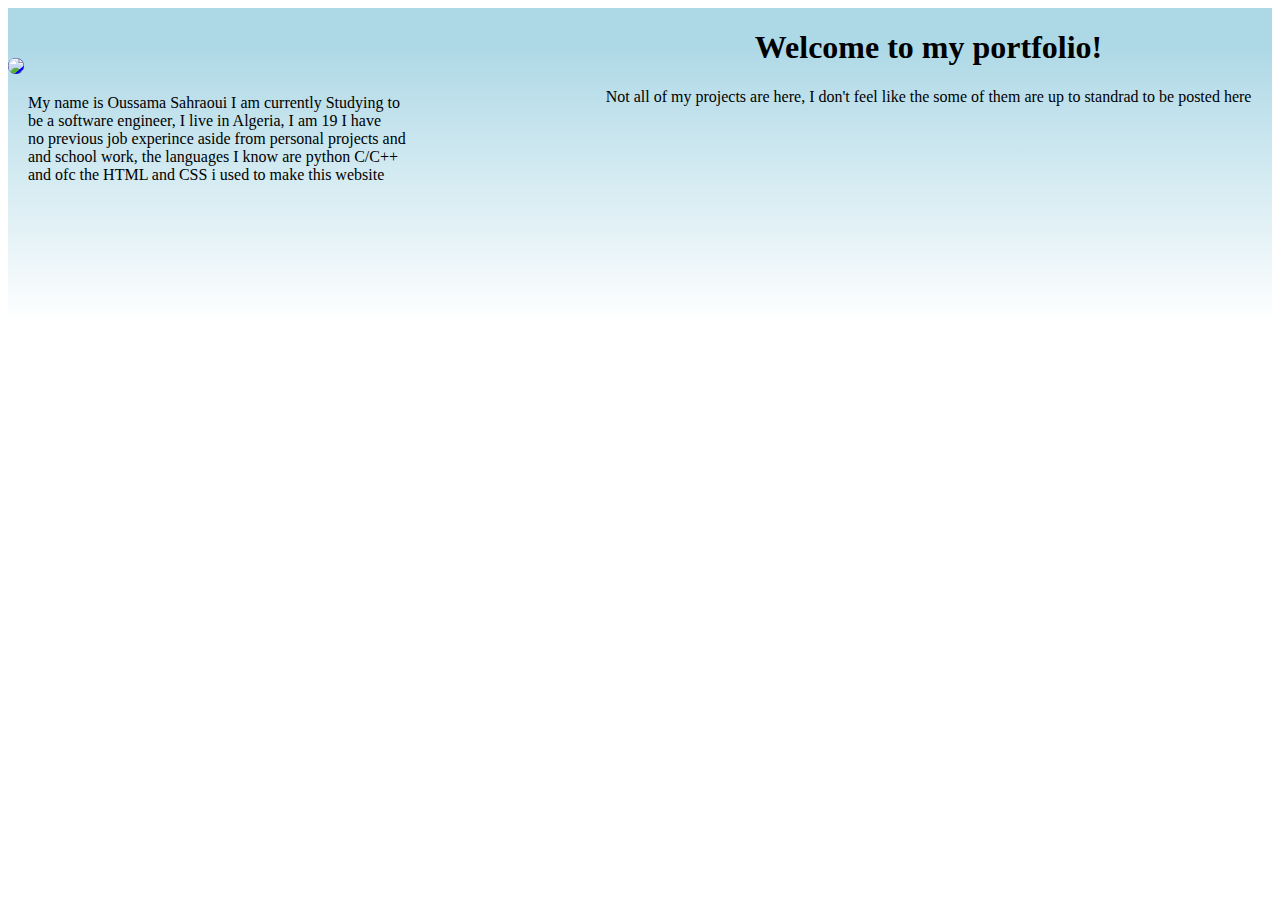
==== portfolio.html @ fab57353 "Add files via upload" ====
<!DOCTYPE html>
<html>
  <head>
    <link rel="stylesheet" href="portfolio-css.css">
    <meta charset="UTF-8">
    <title>my portfolio</title>
  </head>

<body>
    <div class="container">
    <div class="description-card">
	<img class="pfp"src="https://previews.dropbox.com/p/thumb/[base64]/p.jpeg"
    >
  <p class="description">My name is Oussama Sahraoui I am currently Studying to <br/>
  be a software engineer, I live in Algeria, I am 19 I have <br/>
  no previous job experince aside from personal projects and<br/>
   and school work, the languages I know are python C/C++   <br/>
   and ofc the HTML and CSS i used to make this website</p>
   </div>
    <div class="center">
  <h1> Welcome to my portfolio!</h1>
   <p>Not all of my projects are here, I don't feel like the some of them are up to standrad to be posted here</p>
    </div>
	</div>
	</body>

</html>
---- portfolio-css.css ----
html {
    height: 100%;
 background-color:white
}
.center{
padding-left:200px;
text-align:center;

}
.container {
  display: flex;
  height: 350px;
 background: linear-gradient(0deg, #FFFFFF 10%, #ADD8E6 90%);
}
.description{
padding-left:20px;	
}
.pfp{
background-color:blue;
border-radius:50%;	
}
.description-card
  {
position:relative;
top: 50px

  }
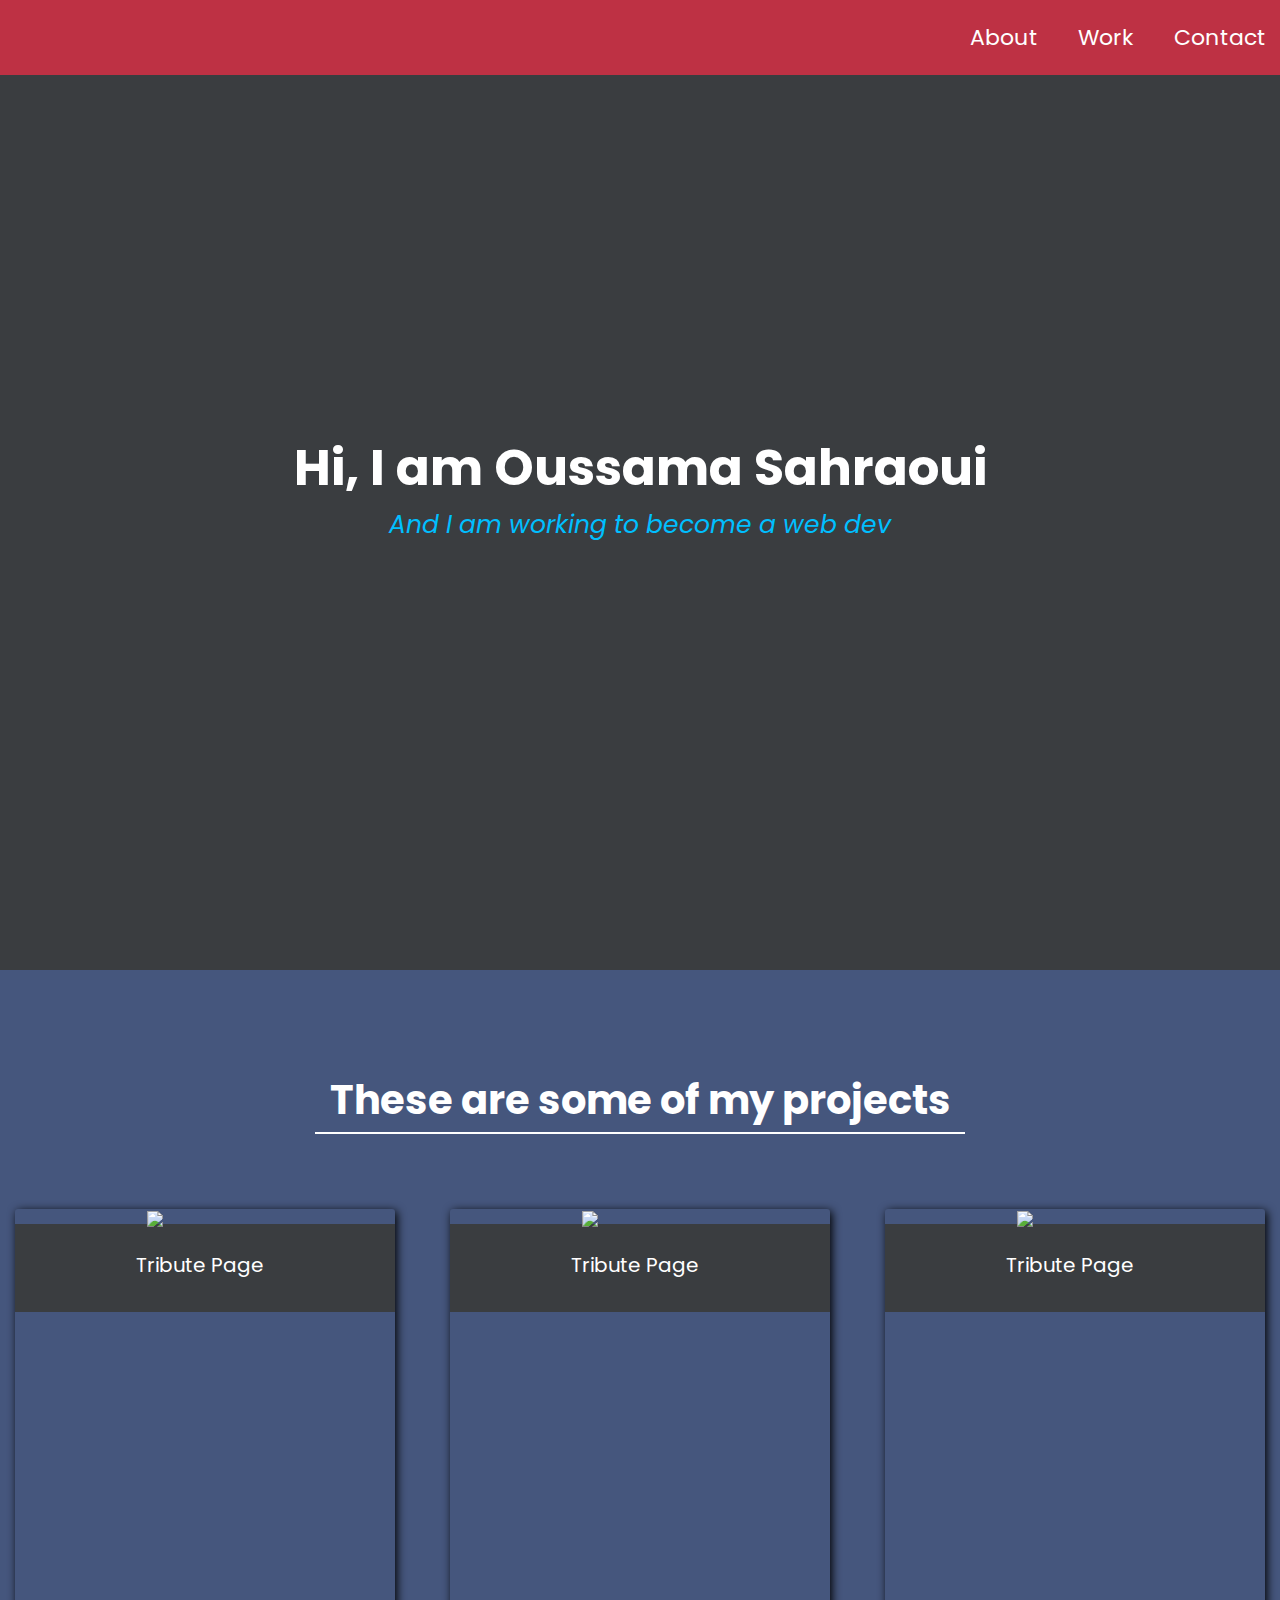
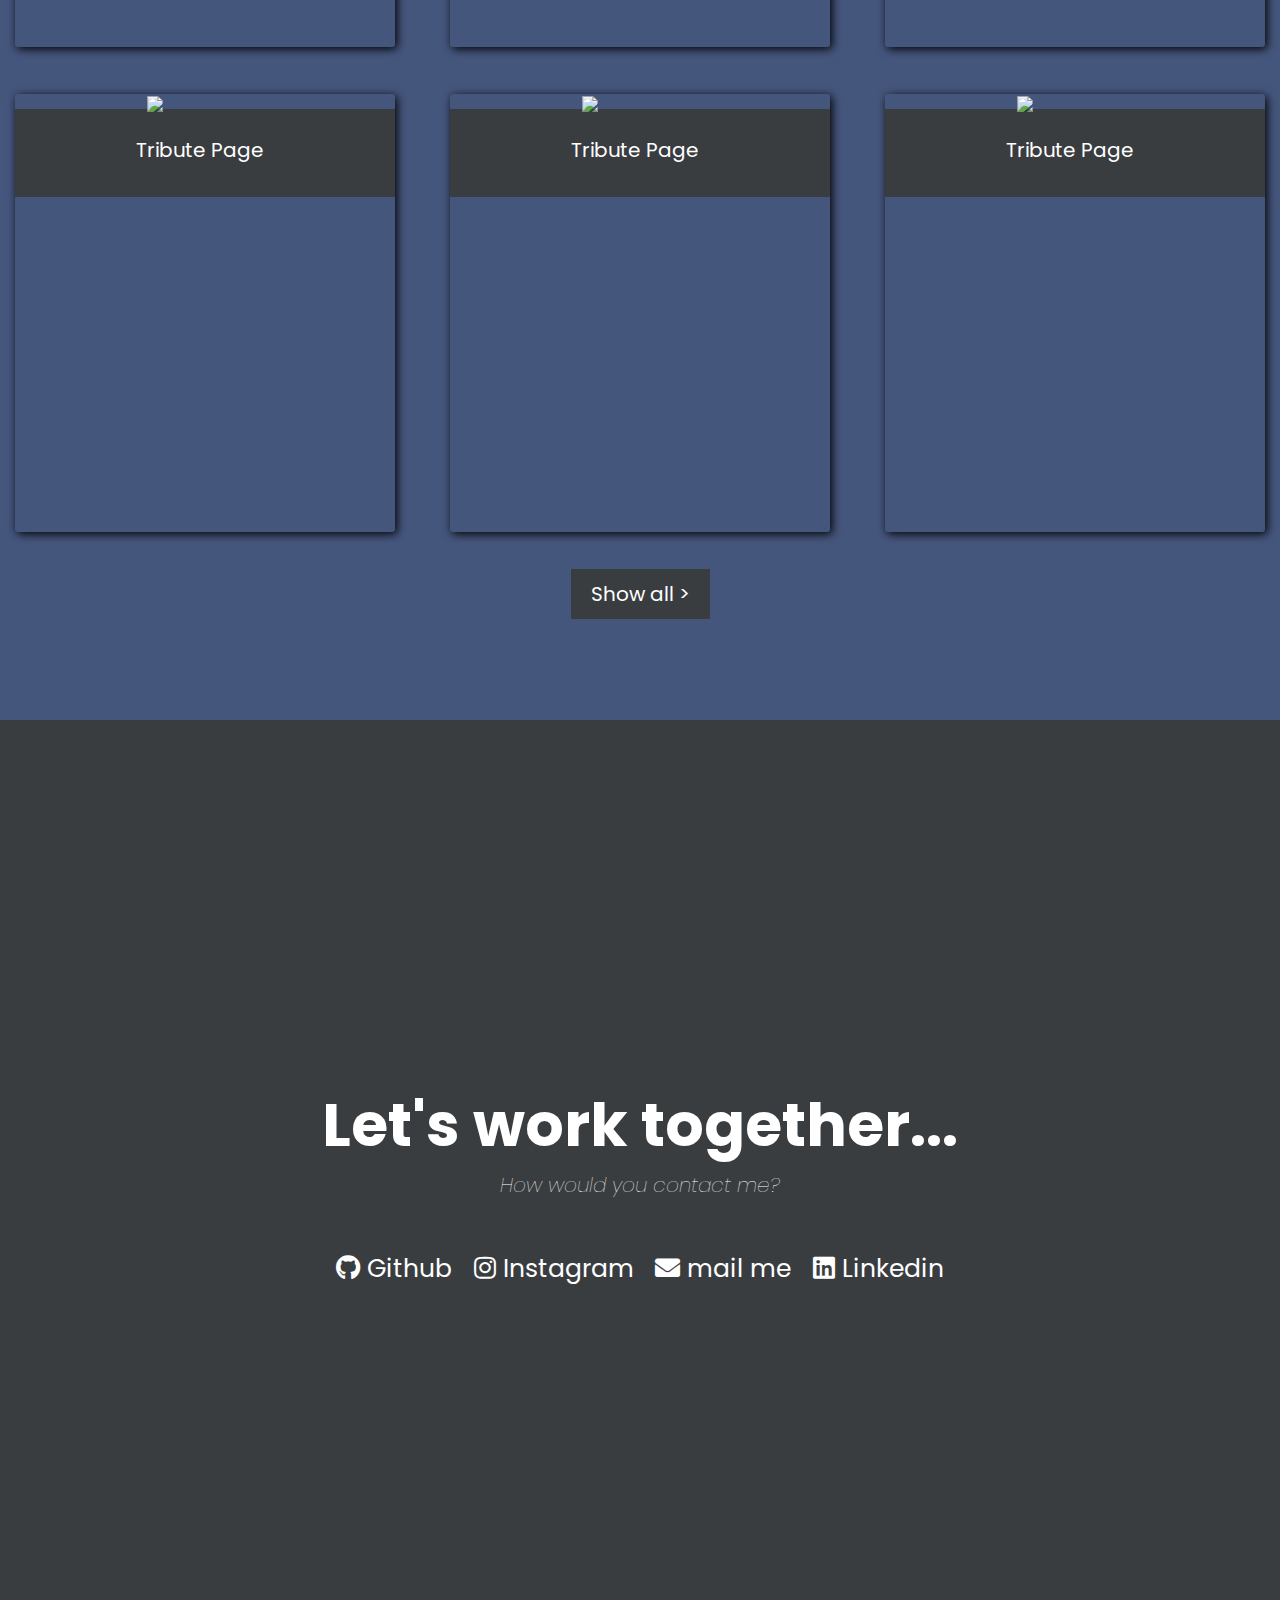
==== commit 373b6bfd: "updated the whole thing" ====
--- a/portfolio.html
+++ b/portfolio.html
@@ -1,27 +1,102 @@
 <!DOCTYPE html>
-<html>
-  <head>
+<html lang="en-us">
+
+<head>
+
+    <meta charset="UTF-8">
+    <meta name="viewport" content="width=device-width, initial-scale=1">
     <link rel="stylesheet" href="portfolio-css.css">
-    <meta charset="UTF-8">
-    <title>my portfolio</title>
-  </head>
+    <link
+      rel="stylesheet"
+      href="https://use.fontawesome.com/releases/v5.8.2/css/all.css"
+      integrity="sha384-oS3vJWv+0UjzBfQzYUhtDYW+Pj2yciDJxpsK1OYPAYjqT085Qq/1cq5FLXAZQ7Ay"
+      crossorigin="anonymous"
+    />
+    <link
+      href="https://fonts.googleapis.com/css?family=Poppins:200i,300,400&display=swap"
+      rel="stylesheet"
+    />
+    <link
+      href="https://fonts.googleapis.com/css?family=Raleway:700&display=swap"
+      rel="stylesheet"
+    />
+    <link rel="stylesheet" href="https://cdnjs.cloudflare.com/ajax/libs/font-awesome/5.15.3/css/all.min.css">
+    <title>My portfolio</title>
 
+</head>
 <body>
-    <div class="container">
-    <div class="description-card">
-	<img class="pfp"src="https://previews.dropbox.com/p/thumb/[base64]/p.jpeg"
-    >
-  <p class="description">My name is Oussama Sahraoui I am currently Studying to <br/>
-  be a software engineer, I live in Algeria, I am 19 I have <br/>
-  no previous job experince aside from personal projects and<br/>
-   and school work, the languages I know are python C/C++   <br/>
-   and ofc the HTML and CSS i used to make this website</p>
-   </div>
-    <div class="center">
-  <h1> Welcome to my portfolio!</h1>
-   <p>Not all of my projects are here, I don't feel like the some of them are up to standrad to be posted here</p>
+  <navbar id="navbar">
+    <div>
+<a href="#welcome-section">About</a>
+<a href="#projects">Work</a>
+<a href="#contact">Contact</a>
     </div>
-	</div>
-	</body>
+</navbar>
 
+<section id="welcome-section">
+  <h1>Hi, I am Oussama Sahraoui</h1>
+  <p>And I am working to become a web dev</p>
+</section>
+
+
+
+
+<section id="projects">
+
+<h1>These are some of my projects</h1>
+<hr></hr>
+<div class="project-tiles">
+<div class="project-tile">
+
+  <img src="https://cdn.freecodecamp.org/testable-projects-fcc/images/tribute.jpg">
+  <div class="click">
+  <a href="https://codepen.io/freeCodeCamp/full/zNqgVx" target="_blank"><span>< </span> Tribute Page <span>/></span></a>
+</div>
+</div>
+<div class="project-tile">
+  <img src="https://cdn.freecodecamp.org/testable-projects-fcc/images/tribute.jpg">
+  <div class="click">
+  <a href="https://codepen.io/freeCodeCamp/full/zNqgVx" target="_blank"><span>< </span> Tribute Page <span>/></span></a></div>
+</div>
+<div class="project-tile">
+ 
+  <img src="https://cdn.freecodecamp.org/testable-projects-fcc/images/tribute.jpg">
+   <div class="click">
+  <a href="https://codepen.io/freeCodeCamp/full/zNqgVx" target="_blank"><span>< </span> Tribute Page <span>/></span></a></div>
+</div>
+<div class="project-tile">
+  <img src="https://cdn.freecodecamp.org/testable-projects-fcc/images/tribute.jpg">
+  <div class="click">
+  <a href="https://codepen.io/freeCodeCamp/full/zNqgVx" target="_blank"><span>< </span> Tribute Page <span>/></span></a></div>
+</div>
+<div class="project-tile">
+  <img src="https://cdn.freecodecamp.org/testable-projects-fcc/images/tribute.jpg">
+  <div class="click">
+  <a href="https://codepen.io/freeCodeCamp/full/zNqgVx" target="_blank"><span>< </span> Tribute Page <span>/></span></a></div>
+</div>
+<div class="project-tile">
+  <img src="https://cdn.freecodecamp.org/testable-projects-fcc/images/tribute.jpg">
+  <div class="click">
+  <a href="https://codepen.io/freeCodeCamp/full/zNqgVx" target="_blank"><span>< </span> Tribute Page <span>/></span></a></div>
+</div>
+</div>
+<a href="https://github.com/darth-liutas" target="_blank"><button>Show all ></button></a>
+
+</section>
+
+<section id="contact">
+  <h1>Let's work together...</h1>
+  <p>How would you contact me?</p>
+  <div id="contacts">
+  <a id="profile-link" href="https://github.com/darth-liutas" target="_blank"><i class="fab fa-github"></i> Github</a>
+   <a id="profile-link" href="https://www.instagram.com/angrywolfjr/" target="_blank"><i class="fab fa-instagram"></i> Instagram</a>
+    <a id="profile-link" href="mailto:average.grind.enjoyer@gmail.com" target="_blank"><i class="fas fa-envelope"></i> mail me</a>
+    <a id="profile-link" href="https://www.linkedin.com/in/oussama-sahraoui-8684a4270/" target="_blank"><i class="fab fa-linkedin"></i> Linkedin</a>
+    </div>
+</section>
+
+
+
+
+</body>
 </html>--- a/portfolio-css.css
+++ b/portfolio-css.css
@@ -1,27 +1,194 @@
-html {
-    height: 100%;
- background-color:white
+*{
+   margin:0;
+  padding:0;
+  font-family:Poppins,sans-serif;
 }
-.center{
-padding-left:200px;
-text-align:center;
+body{
+  background-color:#000;
+}
+html{
+  scroll-behavior:smooth;
+}
 
+
+@media{ 
 }
-.container {
-  display: flex;
-  height: 350px;
- background: linear-gradient(0deg, #FFFFFF 10%, #ADD8E6 90%);
+#navbar{
+  background-color:#BE3144;
+  width:100%;
+  height:75px;
+  position:fixed;
+  top:0;
+  z-index:10;
 }
-.description{
-padding-left:20px;	
+#navbar div{
+ 
+  align-items:center;
+  vertical-align:center;
+  width:300px;
+  height:75px;
+  justify-content:space-between;
+  float:right;
+  margin-right:30px;
+  display:flex;
+   
 }
-.pfp{
-background-color:blue;
-border-radius:50%;	
+#navbar a{
+  padding:20px;
+  vertical-align:center;
+   color:white;
+   text-decoration:none;
+   font-size:22px;  
 }
-.description-card
-  {
-position:relative;
-top: 50px
+#navbar a:hover{
+  background-color:royalblue;
+}
+#welcome-section{
+  background-color:#3a3d40; 
+  margin:auto;
+  margin-top:70px;
+  width:100%;
+  height:100vh;
+  text-align:center;
+   color:white;
+}
+#welcome-section p,h1{
+  position:relative;
+  top:40%;
+}
+#welcome-section h1{
+  font-size:50px;
+}
+#welcome-section p{
+  font-size:25px;
+  color:deepskyblue;
+  font-style:italic;
+}
 
-  }+
+#projects{
+  overflow:auto;
+  margin:auto;
+  background-color:#45567d; 
+  width:100%;
+  height:150vh;
+  text-align:center;
+  color:white;
+}
+#projects h1{
+  
+  font-size:40px;
+  top:0px;
+  margin-top:100px;
+}
+#projects hr{
+  width:650px;
+  margin:0 auto;
+  height: 2px;
+  border-color:white;
+  border-width: 0;
+  border-bottom-width: 2px;
+  border-style: solid;
+  margin-bottom: 20px;
+  top:0px;
+}
+
+.project-tiles{
+
+  display:grid;
+  grid-template-columns: 380px 380px 380px;
+  gap:25px;
+  width:1250px;
+  height:105vh;
+  margin:0 auto;
+  margin-top:75px;
+  justify-content:space-between;
+}
+.project-tile{
+  margin:0;
+  padding:0;
+  box-shadow:2px 2px 10px black;
+  border-radius:3px;
+  width:380px;
+  height:438px;
+    overflow:hidden;
+}
+.project-tile img{
+  position:relative;
+  height:83%;
+  object-fit:cover;
+  left:-50px;
+}
+
+#projects button{
+  margin-top:15px;
+  border:none;
+  padding:10px 20px;
+  background:#3a3d40;
+  color:white;
+  font-size:20px;
+}
+
+
+#contact{
+  text-align:center;
+  background-color:#3a3d40;
+  width:100%;
+  height:100vh;
+  margin:auto;
+  color:white;
+}
+#contact a{
+  font-size:25px;
+  color:white;
+  text-decoration:none;
+  transition: margin-top 0.5s;
+}
+#contact a:hover{
+  margin-top:15px;
+}
+#contact div{
+  width:650px;
+  display:flex;
+  justify-content:space-evenly;
+  margin:auto;
+  margin-top:50px;
+  position:relative;
+  top:40%;
+}
+ #contact p,h1{
+  position:relative;
+  top:40%;
+}
+#contact h1{
+font-size:60px;
+}
+#contact p{
+font-size:20px;
+font-weight:lighter;
+font-style:italic;
+}
+
+
+.click{
+ background-color:#3a3d40;
+ margin-top:-10px;
+ height:20%;
+ width:100%;
+ text-align:center;
+}
+.click a{
+  position:relative;
+  top:30%;
+  background-color:#3a3d40;
+  color:white;
+  text-decoration:none;
+  font-size:20px;
+}
+.click a span{
+  color:transparent;
+  transition:color 1s;
+}
+.click:hover span{
+  color:red;
+}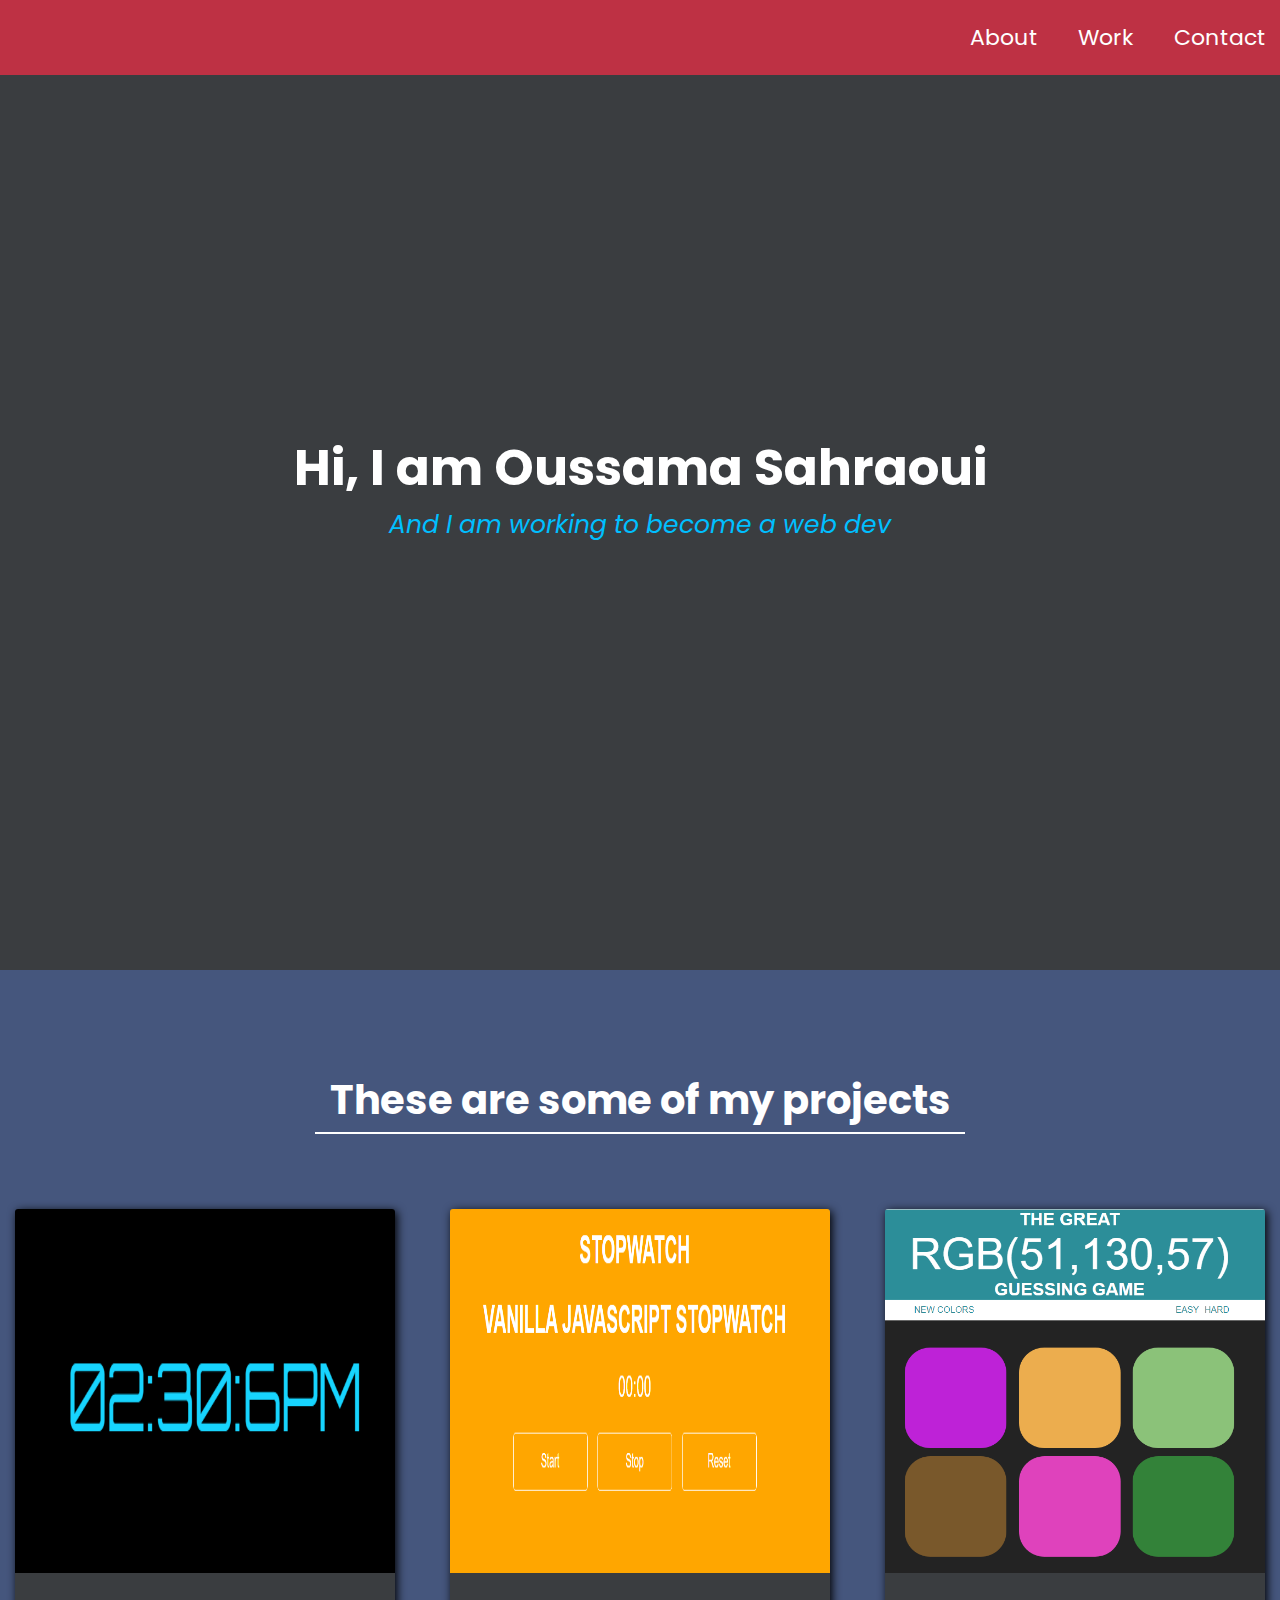
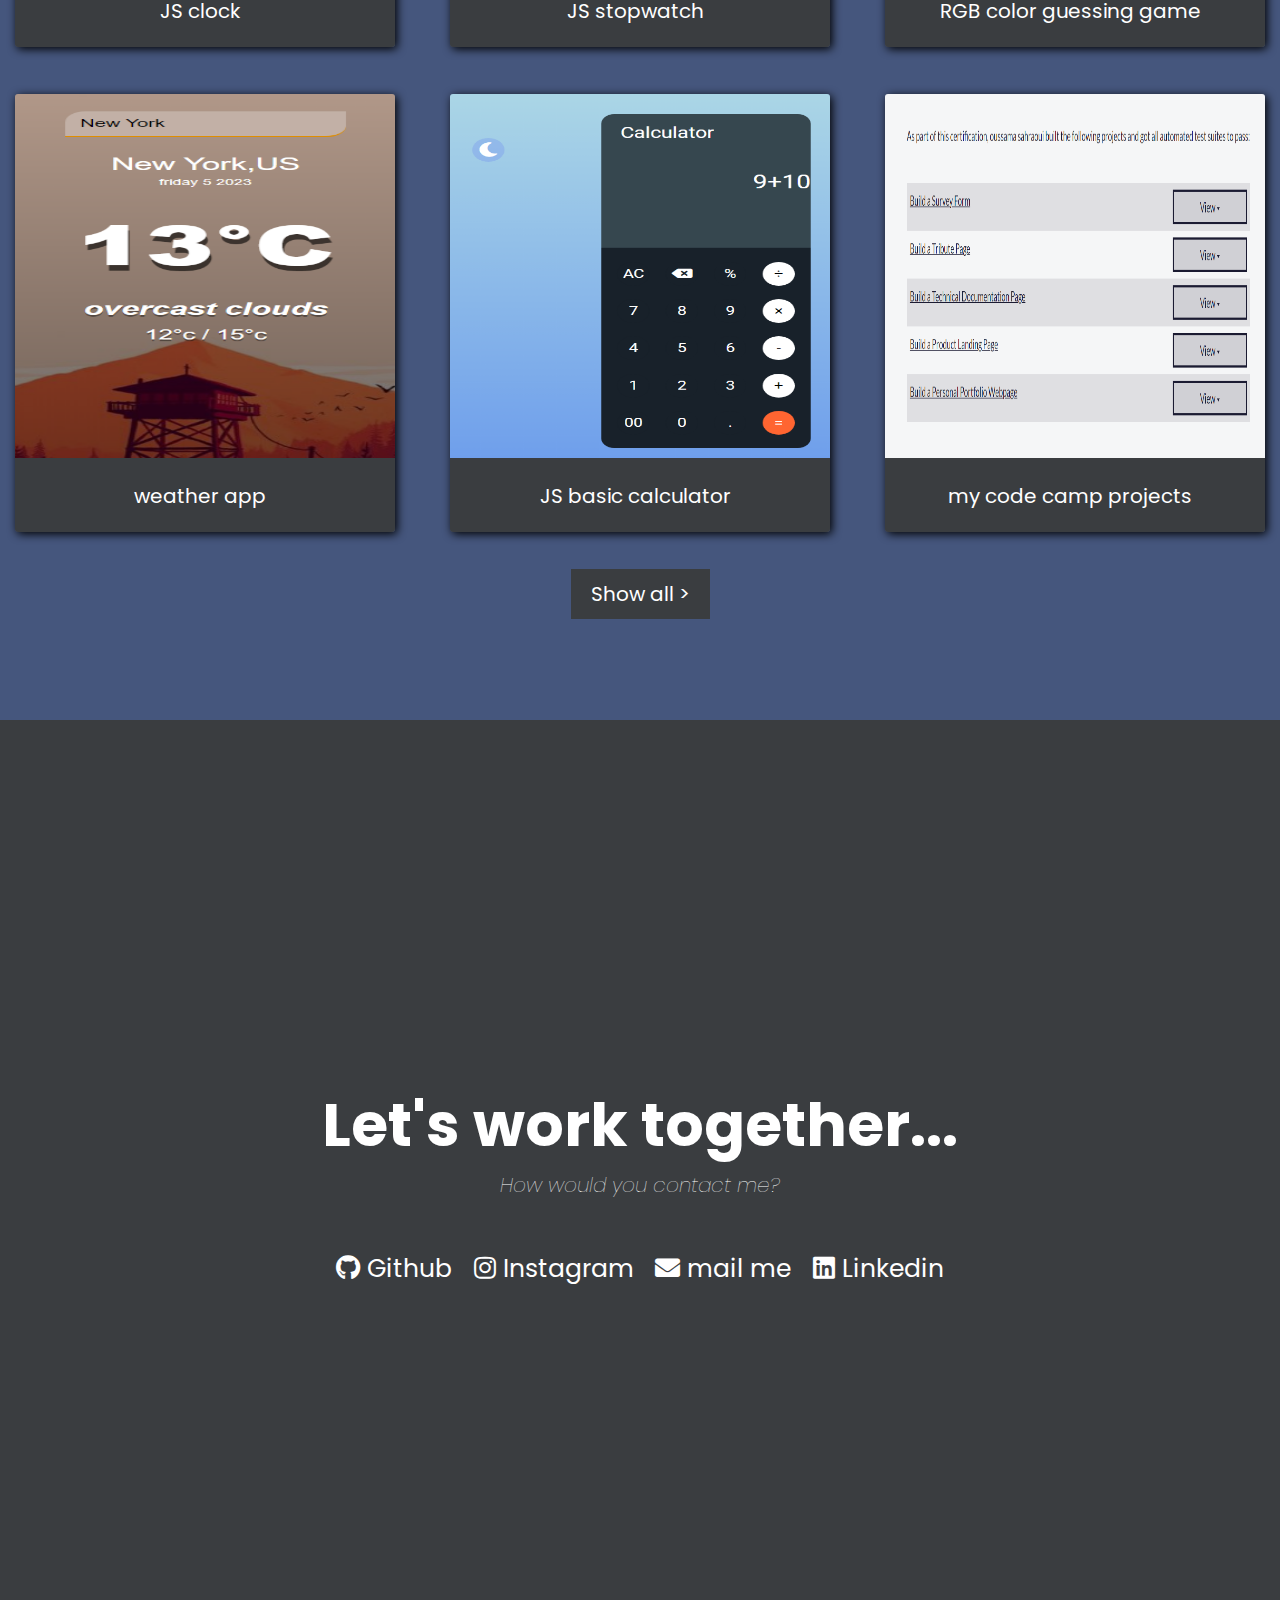
==== commit 85105111: "put my actual projects in" ====
--- a/portfolio.html
+++ b/portfolio.html
@@ -48,39 +48,39 @@
 <div class="project-tiles">
 <div class="project-tile">
 
-  <img src="https://cdn.freecodecamp.org/testable-projects-fcc/images/tribute.jpg">
+  <img src="images/clock.png">
   <div class="click">
-  <a href="https://codepen.io/freeCodeCamp/full/zNqgVx" target="_blank"><span>< </span> Tribute Page <span>/></span></a>
+  <a href="https://codepen.io/darth-liutas/pen/XWxVzxG" target="_blank"><span>< </span> JS clock <span>/></span></a>
 </div>
 </div>
 <div class="project-tile">
-  <img src="https://cdn.freecodecamp.org/testable-projects-fcc/images/tribute.jpg">
+  <img src="images/JS stopwatch.png">
   <div class="click">
-  <a href="https://codepen.io/freeCodeCamp/full/zNqgVx" target="_blank"><span>< </span> Tribute Page <span>/></span></a></div>
+  <a href="https://codepen.io/darth-liutas/details/mdzppBp" target="_blank"><span>< </span> JS stopwatch <span>/></span></a></div>
 </div>
 <div class="project-tile">
  
-  <img src="https://cdn.freecodecamp.org/testable-projects-fcc/images/tribute.jpg">
+  <img src="images/rgb color guessing game.png">
    <div class="click">
-  <a href="https://codepen.io/freeCodeCamp/full/zNqgVx" target="_blank"><span>< </span> Tribute Page <span>/></span></a></div>
+  <a href="https://codepen.io/darth-liutas/pen/poxppaX" target="_blank"><span>< </span> RGB color guessing game <span>/></span></a></div>
 </div>
 <div class="project-tile">
-  <img src="https://cdn.freecodecamp.org/testable-projects-fcc/images/tribute.jpg">
+  <img src="images/weather app.png">
   <div class="click">
-  <a href="https://codepen.io/freeCodeCamp/full/zNqgVx" target="_blank"><span>< </span> Tribute Page <span>/></span></a></div>
+  <a href="https://codepen.io/darth-liutas/pen/PoyEEdd" target="_blank"><span>< </span> weather app <span>/></span></a></div>
 </div>
 <div class="project-tile">
-  <img src="https://cdn.freecodecamp.org/testable-projects-fcc/images/tribute.jpg">
+  <img src="images/calculator.png">
   <div class="click">
-  <a href="https://codepen.io/freeCodeCamp/full/zNqgVx" target="_blank"><span>< </span> Tribute Page <span>/></span></a></div>
+  <a href="https://codepen.io/darth-liutas/pen/MWPrrRw" target="_blank"><span>< </span> JS basic calculator <span>/></span></a></div>
 </div>
 <div class="project-tile">
-  <img src="https://cdn.freecodecamp.org/testable-projects-fcc/images/tribute.jpg">
+  <img src="images/codecamp.png">
   <div class="click">
-  <a href="https://codepen.io/freeCodeCamp/full/zNqgVx" target="_blank"><span>< </span> Tribute Page <span>/></span></a></div>
+  <a href="https://www.freecodecamp.org/certification/fccda0ebe5f-d0e2-4dbd-9586-e0b9ad8500dc/responsive-web-design" target="_blank"><span>< </span> my code camp projects <span>/></span></a></div>
 </div>
 </div>
-<a href="https://github.com/darth-liutas" target="_blank"><button>Show all ></button></a>
+<a href="https://codepen.io/collection/NqMzOg" target="_blank"><button>Show all ></button></a>
 
 </section>
 
--- a/portfolio-css.css
+++ b/portfolio-css.css
@@ -116,8 +116,8 @@
 .project-tile img{
   position:relative;
   height:83%;
-  object-fit:cover;
-  left:-50px;
+  width:100%;
+  object-fit:fill;
 }
 
 #projects button{
